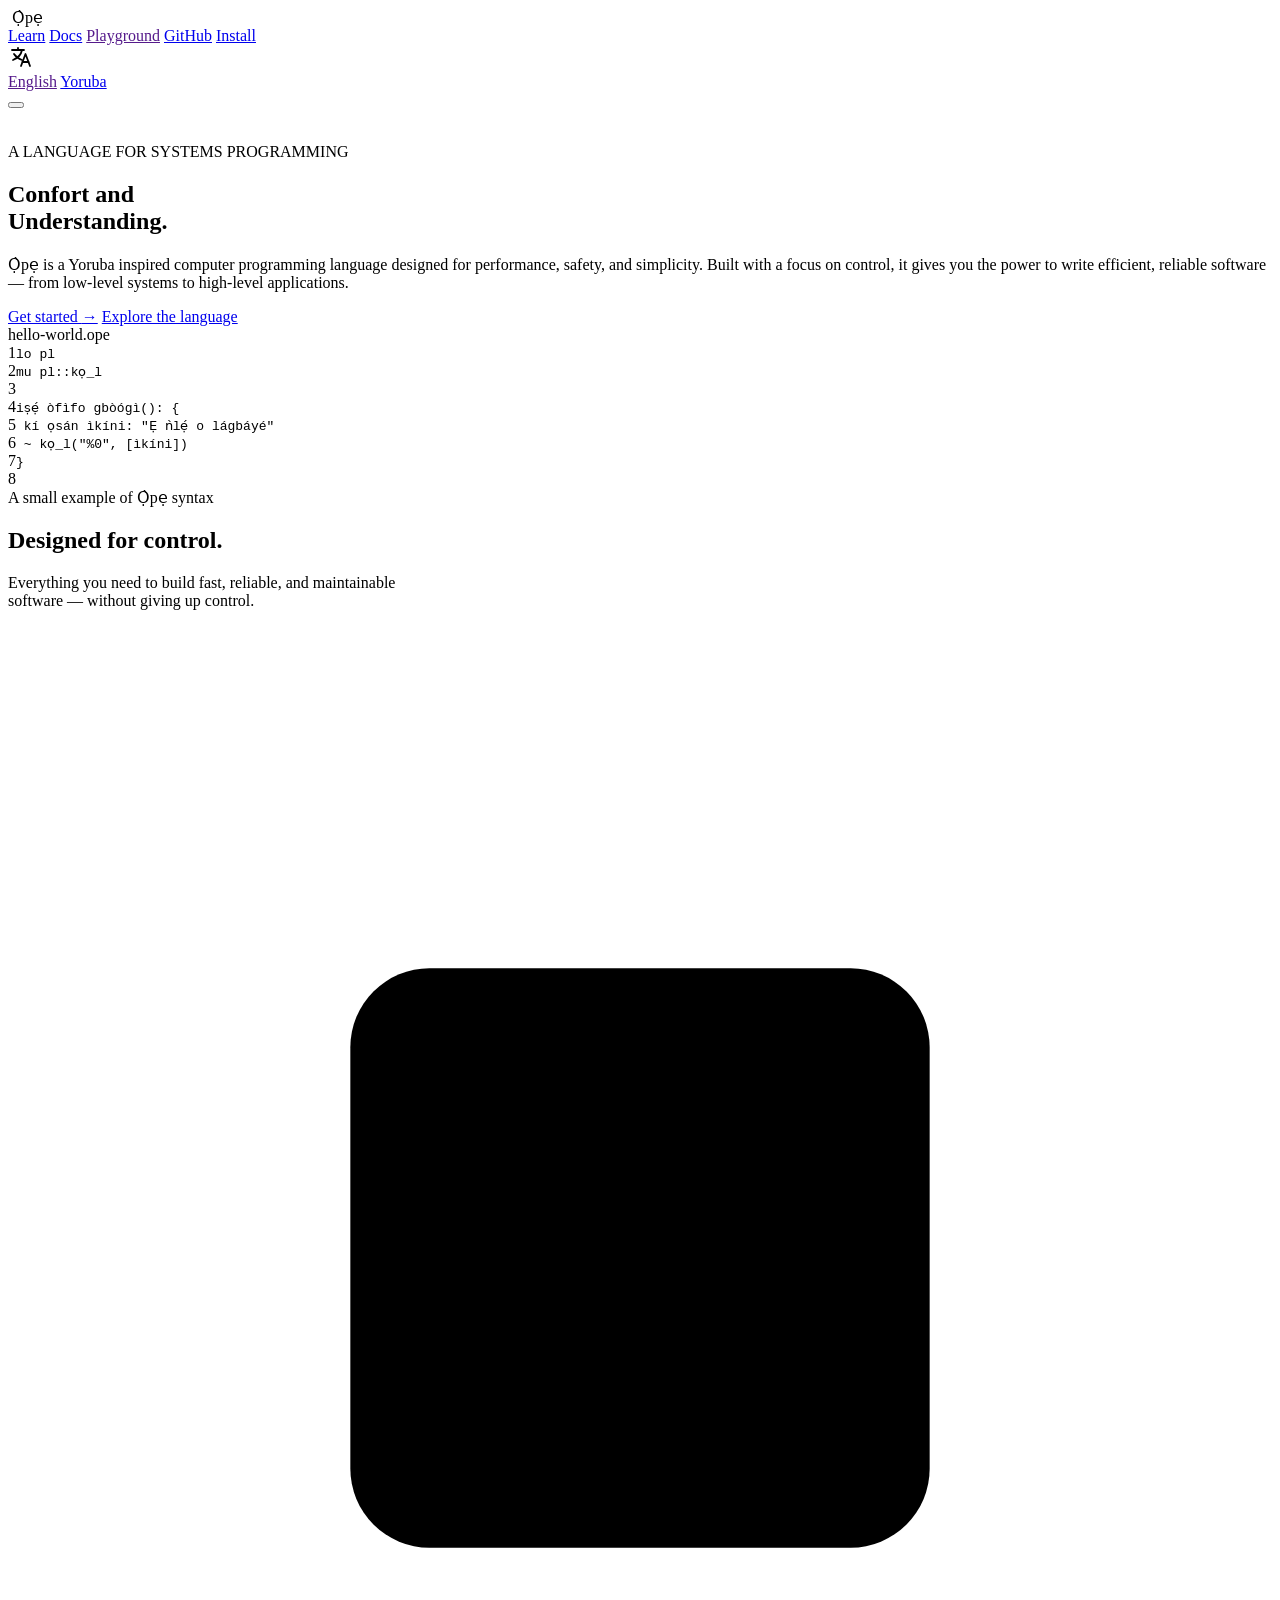
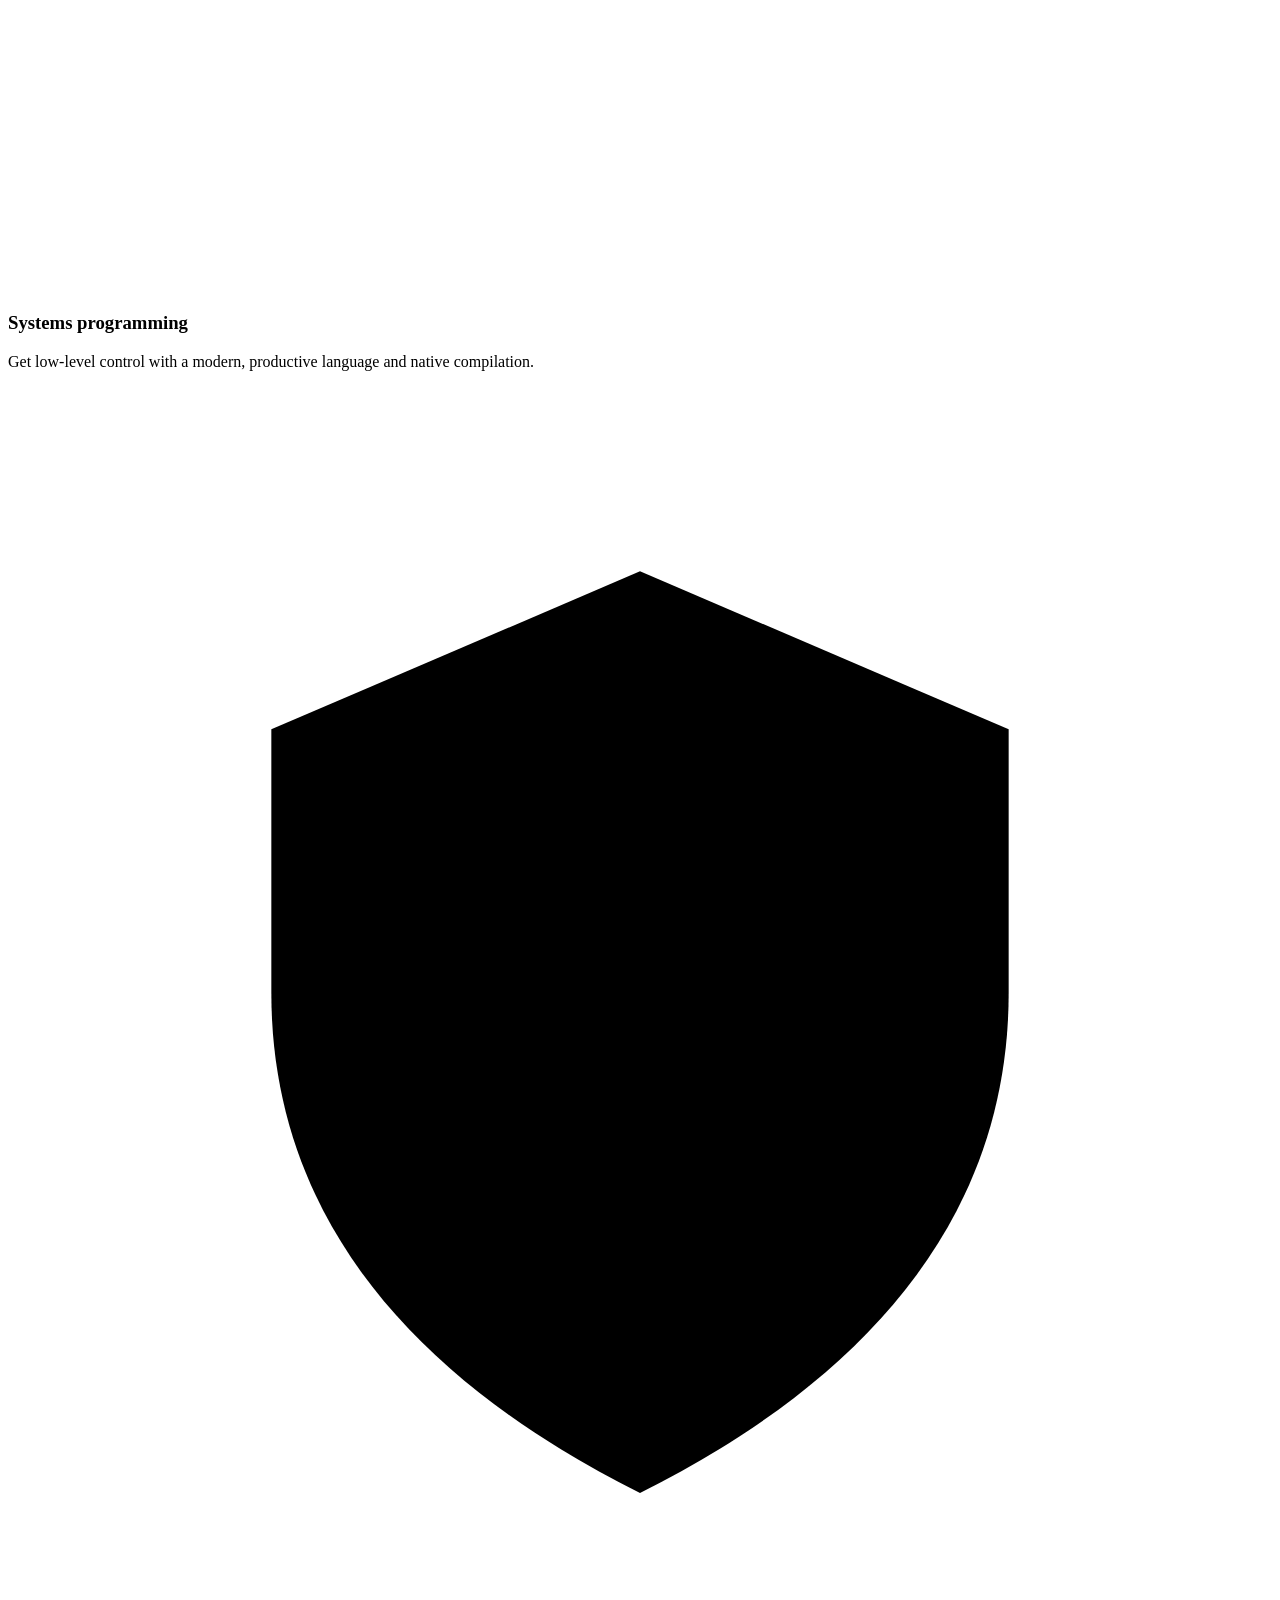
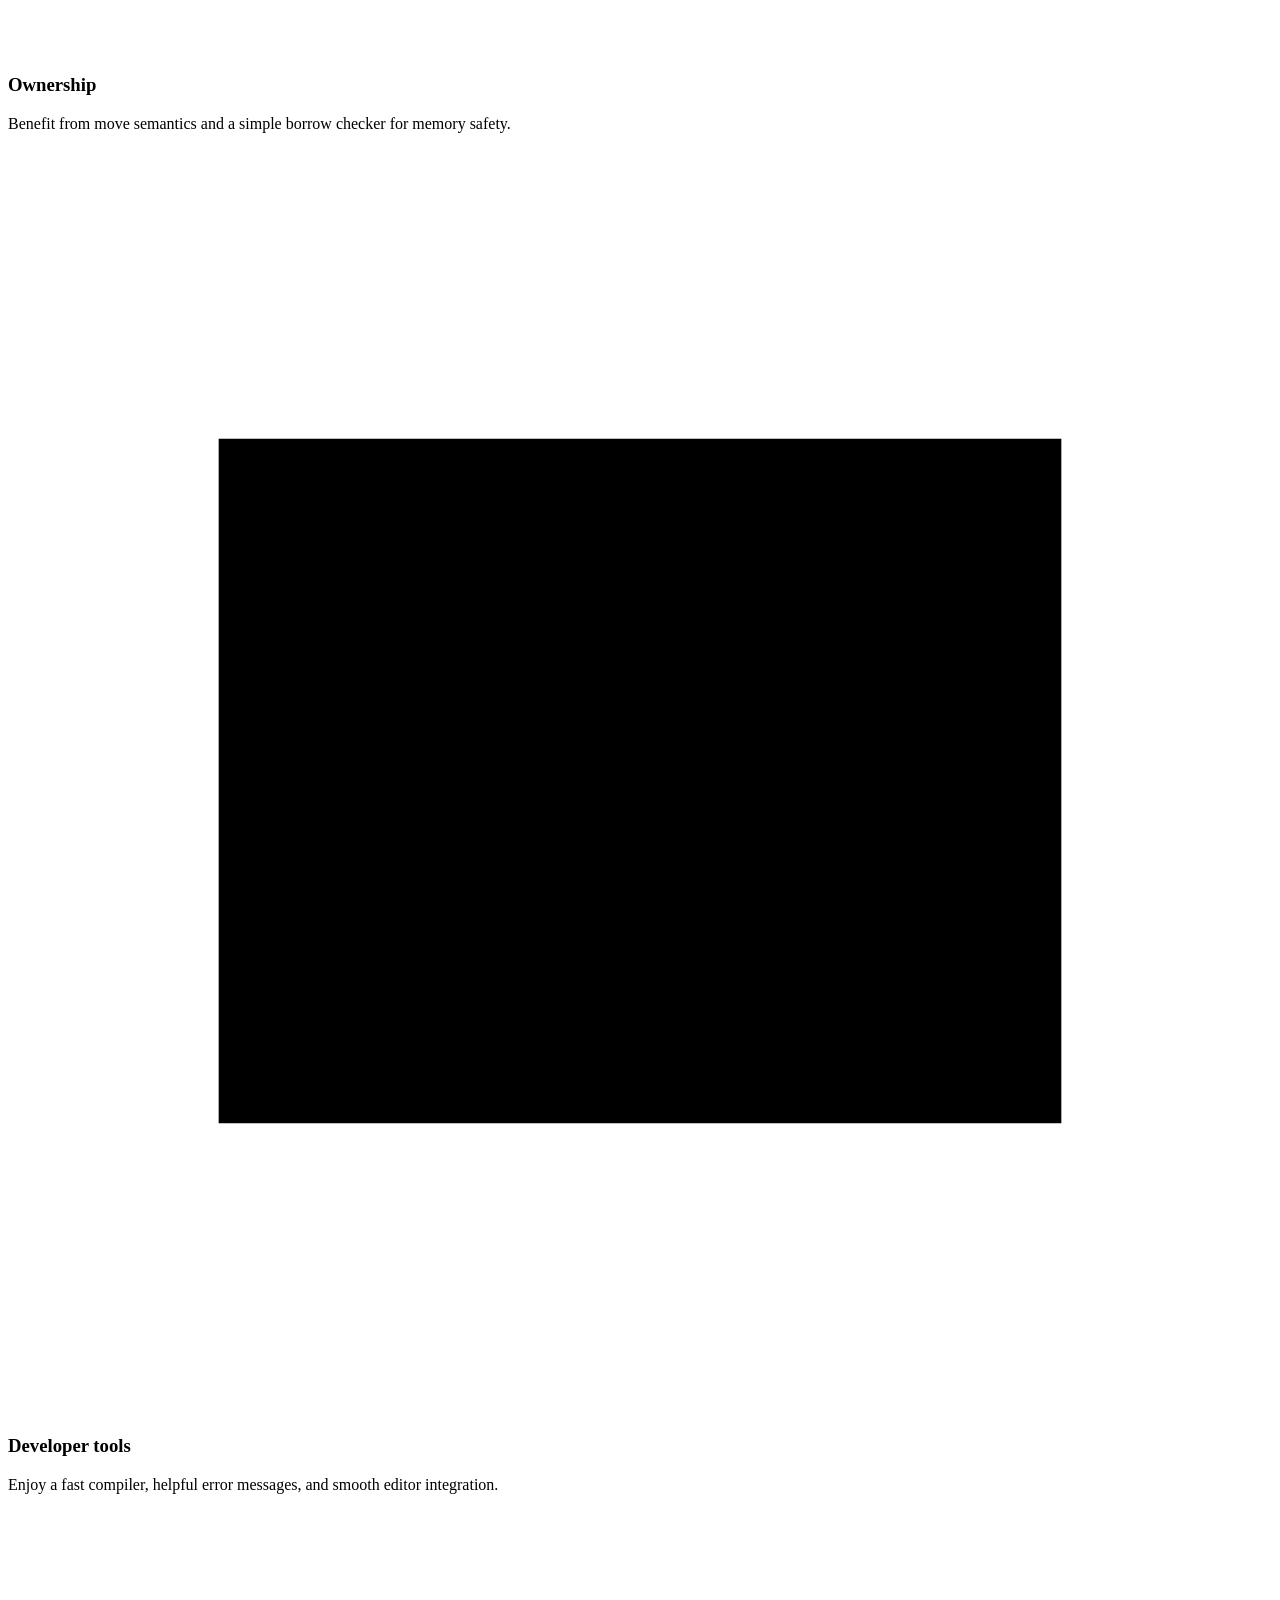
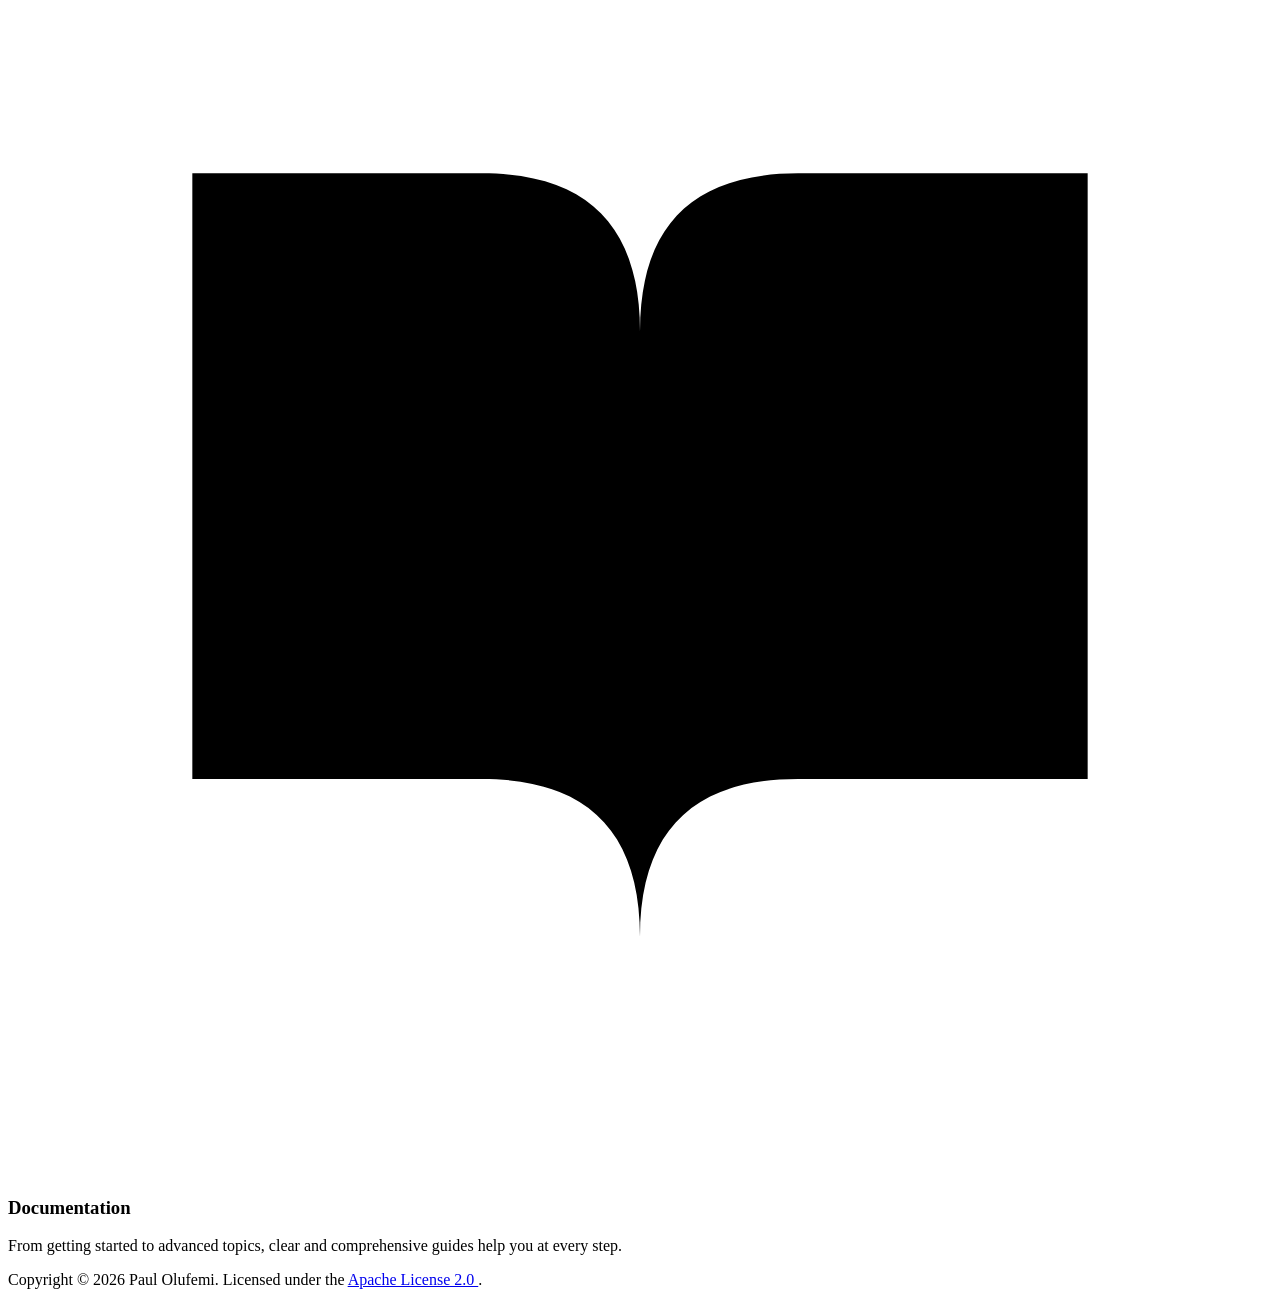
==== index.html @ 6a48a8c8 "..." ====
<!DOCTYPE html>
<html lang="en">

<head>
    <meta charset="UTF-8">
    <meta name="viewport" content="width=device-width, initial-scale=1.0">
    <meta name="theme-color" content="#0b1119">
    <meta name="google-site-verification" content="4NRjULDMydzld0uyVjGTyRGjWWARcaNo1uu3w5ctz9E" />
    <meta name="description" content="Ọ̀pẹ is a Yoruba programming language">
    <title>Ọ̀pẹ programming language</title>
    <link rel="icon" type="image/x-icon" href="./favicon.ico">
    <link rel="stylesheet" href="./styles/style.css">
</head>

<body>
    <header class="site-header">
        <nav class="navbar container" aria-label="Main navigation">
            <span class="brand">
                <img src="./assets/ope_logo.png" alt="" class="brand-logo">
                <span>Ọ̀pẹ</span>
            </span>
            <div class="nav-links-container" id="navigation">
                <div class="nav-links">
                    <a href="#features">Learn</a>
                    <a href="#docs">Docs</a>
                    <a href="">Playground</a>
                    <a href="https://github.com/ede-ope" target="_blank" rel="noreferrer">GitHub</a>
                    <a class="button button-small" href="#get-started">Install</a>
                    <div class="translation" aria-hidden="true">
                        <svg xmlns="http://www.w3.org/2000/svg" class="trans-svg" width="24" height="24" viewBox="0 0 24 24" fill="none" stroke="currentColor" stroke-width="1.8" stroke-linecap="round" stroke-linejoin="round">
                      <path d="M4 5h12M10 3v2"/>
                      <path d="M14 5c-1 5-4 8-9 10"/>
                      <path d="M6 9c2 3 5 5 8 6"/>
                      <path d="m13 21 4.5-12 4.5 12"/>
                      <path d="M14.5 17h6"/>
                    </svg>
                        <div class="supported-languages">
                            <a class="translate-to" href="">English</a>
                            <a class="translate-to" href="./index-yo.html">Yoruba</a>
                        </div>
                    </div>
                </div>
            </div>
            <button class="menu-toggle" id="menuToggle" aria-label="Open menu" aria-expanded="false" aria-controls="navigation">
              <span></span>
              <span></span>
              <span></span>
            </button>
        </nav>
    </header>

    <main>
        <section class="hero">
            <!-- <div class="hero-mark" aria-hidden="true"> -->
            <img src="./assets/ope_logo.png" alt="" class="hero-mark">
            <!-- <span class="hero-mark-inner"></span> -->
            <!-- </div> -->
            <div class="container hero-grid">
                <div class="hero-copy">
                    <p class="eyebrow">A LANGUAGE FOR SYSTEMS PROGRAMMING</p>
                    <h1>Confort and<br><span>Understanding.</span></h1>
                    <p class="hero-description">
                        Ọ̀pẹ is a Yoruba inspired computer programming language designed for performance, safety, and simplicity. Built with a focus on control, it gives you the power to write efficient, reliable software — from low-level systems to high-level applications.
                    </p>
                    <div class="hero-actions" id="get-started">
                        <a class="button" href="#docs">Get started <span aria-hidden="true">→</span></a>
                        <a class="button button-outline" href="#features">Explore the language</a>
                    </div>
                </div>

                <div class="code-window" aria-label="Example Ọ̀pẹ code">
                    <div class="window-bar">
                        <div class="window-dots" aria-hidden="true"><i></i><i></i><i></i></div>
                        <span class="filename">hello-world.ope</span>
                    </div>
                    <div class="code-content">
                        <div class="code-line"><span class="line-number">1</span><code><span class="syntax-keyword">lo</span> <span class="syntax-ident">pl</span></code></div>
                        <div class="code-line"><span class="line-number">2</span><code><span class="syntax-keyword">mu</span> <span class="syntax-ident">pl</span>::<span class="syntax-ident">kọ_l</span></code></div>
                        <div class="code-line blank"><span class="line-number">3</span><code></code></div>
                        <div class="code-line"><span class="line-number">4</span><code><span class="syntax-keyword">iṣẹ́</span> <span class="syntax-type">òfìfo</span> <span class="syntax-function">gbòógì</span>(): {</code></div>
                        <div class="code-line"><span class="line-number">5</span><code>    <span class="syntax-keyword">kí</span> <span class="syntax-type">ọsán</span> <span class="syntax-ident">ìkíni</span>: <span class="syntax-string">"Ẹ ǹlẹ́ o lágbáyé"</span></code></div>
                        <div class="code-line"><span class="line-number">6</span><code>    ~ <span class="syntax-function">kọ_l</span>(<span class="syntax-string">"%0"</span>, [<span class="syntax-ident">ìkíni</span>])</code></div>
                        <div class="code-line"><span class="line-number">7</span><code>}</code></div>
                        <div class="code-line blank"><span class="line-number">8</span><code></code></div>
                    </div>
                    <div class="code-caption">A small example of Ọ̀pẹ syntax</div>
                </div>
            </div>
        </section>

        <section class="features-section" id="features">
            <div class="container">
                <div class="section-heading">
                    <span class="heading-mark" aria-hidden="true"></span>
                    <h2>Designed for control.</h2>
                    <p>Everything you need to build fast, reliable, and maintainable<br class="desktop-break"> software — without giving up control.</p>
                </div>

                <div class="feature-grid">
                    <article class="feature-card">
                        <div class="feature-icon" aria-hidden="true">
                            <svg viewBox="0 0 48 48"><rect x="13" y="13" width="22" height="22" rx="3"/><path d="M19 19h10v10H19zM18 7v6m6-6v6m6-6v6M18 35v6m6-6v6m6-6v6M7 18h6m-6 6h6m-6 6h6m22-12h6m-6 6h6m-6 6h6"/></svg>
                        </div>
                        <div>
                            <h3>Systems programming</h3>
                            <p>Get low-level control with a modern, productive language and native compilation.</p>
                        </div>
                    </article>

                    <article class="feature-card">
                        <div class="feature-icon" aria-hidden="true">
                            <svg viewBox="0 0 48 48"><path d="M24 7 38 13v10c0 9-6 15-14 19C16 38 10 32 10 23V13z"/></svg>
                        </div>
                        <div>
                            <h3>Ownership</h3>
                            <p>Benefit from move semantics and a simple borrow checker for memory safety.</p>
                        </div>
                    </article>

                    <article class="feature-card">
                        <div class="feature-icon" aria-hidden="true">
                            <svg viewBox="0 0 48 48"><path d="M8 11h32v26H8zM15 20l5 4-5 4m10 1h8"/></svg>
                        </div>
                        <div>
                            <h3>Developer tools</h3>
                            <p>Enjoy a fast compiler, helpful error messages, and smooth editor integration.</p>
                        </div>
                    </article>

                    <article class="feature-card" id="docs">
                        <div class="feature-icon" aria-hidden="true">
                            <svg viewBox="0 0 48 48"><path d="M7 10h11c4 0 6 2 6 6v23c0-4-2-6-6-6H7zM41 10H30c-4 0-6 2-6 6v23c0-4 2-6 6-6h11z"/></svg>
                        </div>
                        <div>
                            <h3>Documentation</h3>
                            <p>From getting started to advanced topics, clear and comprehensive guides help you at every step.</p>
                        </div>
                    </article>
                </div>

                <footer class="site-footer">
                    <span></span>
                    <p>
                        Copyright &copy; 2026 Paul Olufemi. Licensed under the
                        <a href="https://www.apache.org/licenses/LICENSE-2.0">
            			Apache License 2.0
        			</a>.
                    </p>
                    <span></span>
                </footer>
            </div>
        </section>
    </main>
    <script src="scripts/script.js"></script>
</body>

</html>
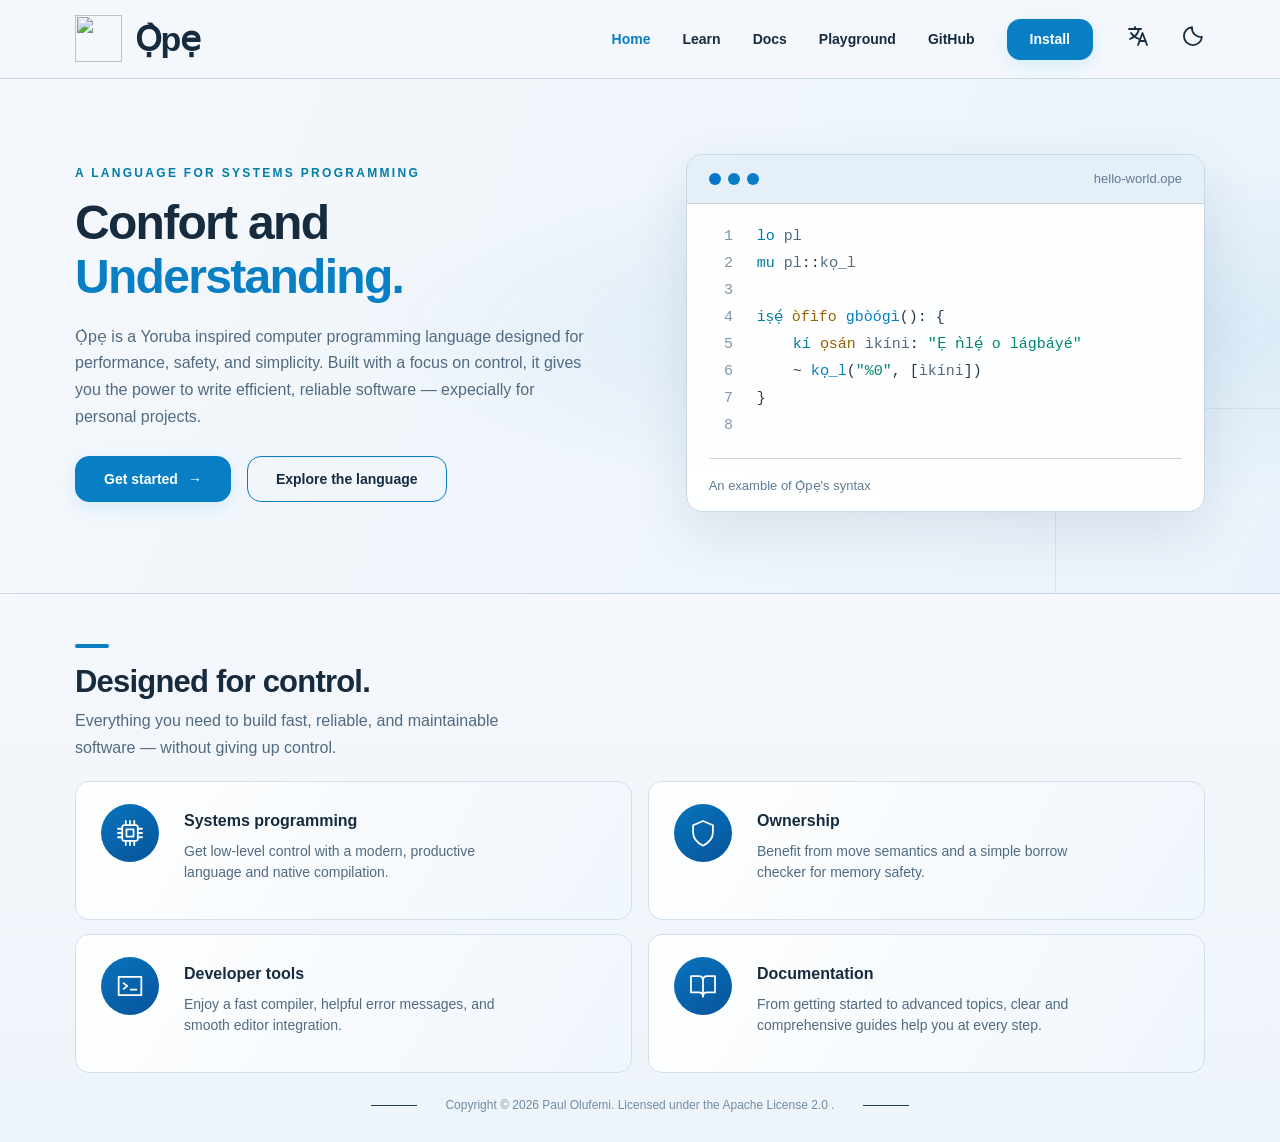
==== commit 21c8ba90: "rearranged project directory for multi language support, introduced light mode support as well" ====
--- a/index.html
+++ b/index.html
@@ -1,10 +1,11 @@
 <!DOCTYPE html>
-<html lang="en">
+<html lang="en" data-theme="light">
 
 <head>
     <meta charset="UTF-8">
     <meta name="viewport" content="width=device-width, initial-scale=1.0">
-    <meta name="theme-color" content="#0b1119">
+    <!-- <meta name="theme-color" content="#f8fafd"> -->
+    <!-- #0b1119 -->
     <meta name="google-site-verification" content="4NRjULDMydzld0uyVjGTyRGjWWARcaNo1uu3w5ctz9E" />
     <meta name="description" content="Ọ̀pẹ is a Yoruba programming language">
     <title>Ọ̀pẹ programming language</title>
@@ -20,7 +21,9 @@
                 <span>Ọ̀pẹ</span>
             </span>
             <div class="nav-links-container" id="navigation">
+                <div class="nav-links-back" id="navLinksBack"></div>
                 <div class="nav-links">
+                    <a href="" class="active">Home</a>
                     <a href="#features">Learn</a>
                     <a href="#docs">Docs</a>
                     <a href="">Playground</a>
@@ -28,16 +31,18 @@
                     <a class="button button-small" href="#get-started">Install</a>
                     <div class="translation" aria-hidden="true">
                         <svg xmlns="http://www.w3.org/2000/svg" class="trans-svg" width="24" height="24" viewBox="0 0 24 24" fill="none" stroke="currentColor" stroke-width="1.8" stroke-linecap="round" stroke-linejoin="round">
-                      <path d="M4 5h12M10 3v2"/>
-                      <path d="M14 5c-1 5-4 8-9 10"/>
-                      <path d="M6 9c2 3 5 5 8 6"/>
-                      <path d="m13 21 4.5-12 4.5 12"/>
-                      <path d="M14.5 17h6"/>
-                    </svg>
+                          <path d="M4 5h12M10 3v2"/>
+                          <path d="M14 5c-1 5-4 8-9 10"/>
+                          <path d="M6 9c2 3 5 5 8 6"/>
+                          <path d="m13 21 4.5-12 4.5 12"/>
+                          <path d="M14.5 17h6"/>
+                        </svg>
                         <div class="supported-languages">
                             <a class="translate-to" href="">English</a>
-                            <a class="translate-to" href="./index-yo.html">Yoruba</a>
+                            <a class="translate-to" href="./yo/index.html">Yoruba</a>
                         </div>
+                    </div>
+                    <div class="light" id="theme-toggle" aria-hidden="true">
                     </div>
                 </div>
             </div>
@@ -56,11 +61,12 @@
             <!-- <span class="hero-mark-inner"></span> -->
             <!-- </div> -->
             <div class="container hero-grid">
+
                 <div class="hero-copy">
                     <p class="eyebrow">A LANGUAGE FOR SYSTEMS PROGRAMMING</p>
                     <h1>Confort and<br><span>Understanding.</span></h1>
                     <p class="hero-description">
-                        Ọ̀pẹ is a Yoruba inspired computer programming language designed for performance, safety, and simplicity. Built with a focus on control, it gives you the power to write efficient, reliable software — from low-level systems to high-level applications.
+                        Ọ̀pẹ is a Yoruba inspired computer programming language designed for performance, safety, and simplicity. Built with a focus on control, it gives you the power to write efficient, reliable software — expecially for personal projects.
                     </p>
                     <div class="hero-actions" id="get-started">
                         <a class="button" href="#docs">Get started <span aria-hidden="true">→</span></a>
@@ -83,7 +89,7 @@
                         <div class="code-line"><span class="line-number">7</span><code>}</code></div>
                         <div class="code-line blank"><span class="line-number">8</span><code></code></div>
                     </div>
-                    <div class="code-caption">A small example of Ọ̀pẹ syntax</div>
+                    <div class="code-caption">An examble of Ọ̀pẹ's syntax</div>
                 </div>
             </div>
         </section>
--- a/styles/style.css
+++ b/styles/style.css
@@ -0,0 +1,772 @@
+/* Kúì landing page — palette based on the logo */
+
+:root {
+    color-scheme: dark;
+    --bg: #0b1119;
+    --bg-deep: #081019;
+    --panel: #0d1722;
+    --panel-hover: #101e2c;
+    --blue: #079af0;
+    --blue-deep: #07549a;
+    --button-dg: #168fe0;
+    --light-blue: #0bb8ff;
+    --site-header-bg: rgba(8, 16, 25, .94);
+    --site-header-border: rgba(83, 132, 169, .25);
+    --window-bar-border: rgba(67, 105, 137, .22);
+    --window-bar-bg: rgba(20, 34, 48, .7);
+    --code-win-border: #2b455d;
+    --code-win-bg: rgba(8, 16, 25, .91);
+    --code-win-shadow-col: rgba(0, 0, 0, .18);
+    --code-dot-blue: #0874c9;
+    --code-caption: #718ba5;
+    --code-caption-border: rgba(67, 105, 137, .42);
+    --code-ln-num: #526b84;
+    --syn-keyword: #64d9f6;
+    --syn-fn-ident: #08b9ff;
+    --syn-string: #43d9c0;
+    --syn-type: #B8860B;
+    --hero-radial: rgba(4, 83, 139, .15);
+    --hero-border-bottom: rgba(83, 132, 169, .25);
+    --hero-lin-grad1: #0b1119;
+    --hero-lin-grad2: #0a1420;
+    --hero-mark: rgba(7, 154, 240, .1);
+    --card-lin-grad1: rgba(14, 26, 38, .8);
+    --card-lin-grad2: rgba(11, 20, 30, .55);
+    --card-hover-border: rgba(7, 154, 240, .65);
+    --featr-sec-lin-grad1: #0b1119;
+    --featr-sec-lin-grad2: #0a121b;
+    --text: #f5f2ea;
+    --muted: #9bb4cd;
+    --border: #233b50;
+    --code-text: #dbe9f7;
+    --btn-outline-text: #fff;
+}
+
+:root[data-theme="light"] {
+    color-scheme: light;
+    --bg: #f5f8fc;
+    --bg-deep: #eaf1f8;
+    --panel: #ffffff;
+    --panel-hover: #edf5fc;
+    --blue: #087fc4;
+    --blue-deep: #07549a;
+    --button-dg: #0879bd;
+    --light-blue: #007da8;
+    --site-header-bg: rgba(245, 248, 252, .94);
+    --site-header-border: rgba(55, 112, 155, .22);
+    --window-bar-border: rgba(55, 91, 122, .18);
+    --window-bar-bg: rgba(225, 237, 247, .85);
+    --code-win-border: #c7d8e7;
+    --code-win-bg: rgba(255, 255, 255, .96);
+    --code-win-shadow-col: rgba(22, 52, 78, .10);
+    --code-dot-blue: #0874c9;
+    --code-caption: #627b93;
+    --code-caption-border: rgba(55, 91, 122, .25);
+    --code-ln-num: #8295a8;
+    --syn-keyword: #007b9e;
+    --syn-fn-ident: #007fc2;
+    --syn-string: #00866f;
+    --syn-type: #946200;
+    --hero-radial: rgba(4, 120, 190, .10);
+    --hero-border-bottom: rgba(55, 112, 155, .22);
+    --hero-lin-grad1: #f5f8fc;
+    --hero-lin-grad2: #eaf3fb;
+    --hero-mark: rgba(7, 127, 196, .07);
+    --card-lin-grad1: rgba(255, 255, 255, .96);
+    --card-lin-grad2: rgba(239, 246, 252, .92);
+    --card-hover-border: rgba(7, 127, 196, .55);
+    --featr-sec-lin-grad1: #f5f8fc;
+    --featr-sec-lin-grad2: #edf4fa;
+    --text: #172b3e;
+    --muted: #526a80;
+    --border: #d2e0ec;
+    --code-text: #24394d;
+    --btn-outline-text: #172b3e;
+}
+
+* {
+    box-sizing: border-box;
+}
+
+html {
+    scroll-behavior: smooth;
+}
+
+body {
+    margin: 0;
+    background: var(--bg);
+    color: var(--text);
+    font-family: Inter, "Segoe UI", Roboto, Helvetica, Arial, sans-serif;
+    line-height: 1.6;
+}
+
+a {
+    color: inherit;
+    text-decoration: none;
+}
+
+.container {
+    width: min(1130px, calc(100% - 64px));
+    margin-inline: auto;
+}
+
+.site-header {
+    position: relative;
+    z-index: 2;
+    border-bottom: 1px solid var(--site-header-border);
+    background: var(--site-header-bg);
+}
+
+.navbar {
+    min-height: 78px;
+    display: flex;
+    align-items: center;
+    justify-content: space-between;
+    gap: 28px;
+}
+
+.brand {
+    display: inline-flex;
+    align-items: center;
+    gap: 13px;
+    font-size: 34px;
+    font-weight: 750;
+    letter-spacing: -1.4px;
+}
+
+.brand-logo {
+    display: block;
+    width: 47px;
+    height: 47px;
+    object-fit: contain;
+}
+
+.nav-links {
+    position: relative;
+    display: flex;
+    align-items: center;
+    gap: 32px;
+    font-size: 14px;
+    font-weight: 550;
+}
+
+.nav-links>a:not(.button) {
+    transition: color 160ms ease;
+}
+
+.nav-links>a:not(.button):hover {
+    color: var(--blue);
+}
+
+.nav-links>.translation .trans-svg:not(.button) {
+    transition: color 160ms ease;
+}
+
+.nav-links>.translation .trans-svg:not(.button):hover {
+    color: var(--blue);
+}
+
+.nav-links>#theme-toggle .theme-svg:not(.button) {
+    transition: color 160ms ease;
+}
+
+.nav-links>#theme-toggle .theme-svg:not(.button):hover {
+    color: var(--blue);
+}
+
+.nav-links a.active {
+    color: var(--blue);
+}
+
+.button {
+    display: inline-flex;
+    align-items: center;
+    justify-content: center;
+    gap: 10px;
+    min-height: 46px;
+    padding: 0 28px;
+    border: 1px solid var(--blue);
+    border-radius: 14px;
+    background: var(--blue);
+    color: #fff;
+    font-weight: 650;
+    font-size: 14px;
+    box-shadow: 0 5px 18px rgba(7, 154, 240, .13);
+    transition: background 160ms ease, transform 160ms ease, box-shadow 160ms ease;
+}
+
+.button:hover {
+    background: var(--button-dg);
+    box-shadow: 0 7px 24px rgba(7, 154, 240, .24);
+    transform: translateY(-1px);
+}
+
+.button-small {
+    min-height: 41px;
+    padding-inline: 22px;
+    border-radius: 13px;
+}
+
+.button-outline {
+    color: var(--btn-outline-text);
+    background: transparent;
+    box-shadow: none;
+}
+
+.button-outline:hover {
+    background: rgba(7, 154, 240, .09);
+}
+
+.translation {
+    position: relative;
+    cursor: pointer;
+}
+
+.supported-languages {
+    position: absolute;
+    top: 25px;
+    left: 4px;
+    padding-top: 10px;
+    padding-bottom: 10px;
+    padding-left: 20px;
+    padding-right: 20px;
+    border-radius: 14px;
+    display: flex;
+    flex-direction: column;
+    gap: 10px;
+    background: rgba(7, 154, 240, 0.25);
+    backdrop-filter: blur(20px);
+    -webkit-backdrop-filter: blur(12px);
+    opacity: 0;
+    visibility: hidden;
+    transition: opacity 160ms ease, visibility 160ms ease;
+}
+
+.translation:hover .supported-languages {
+    opacity: 1;
+    visibility: visible;
+}
+
+.supported-languages>a:not(.button) {
+    transition: color 160ms ease;
+}
+
+.supported-languages>a:not(.button):hover {
+    color: var(--blue);
+}
+
+#theme-toggle {
+    position: relative;
+    cursor: pointer;
+}
+
+
+/* 
+#theme-toggle svg {
+    position: absolute;
+    left: 0px;
+    top: 0px;
+} */
+
+
+/* #theme-toggle.light #light-icon {
+    opacity: 0;
+    visibility: hidden;
+} */
+
+.menu-toggle {
+    opacity: 0;
+    visibility: hidden;
+    position: absolute;
+    width: 42px;
+    height: 42px;
+    padding: 10px;
+    display: flex;
+    flex-direction: column;
+    justify-content: center;
+    gap: 6px;
+    border: none;
+    background: transparent;
+}
+
+.menu-toggle span {
+    display: block;
+    width: 100%;
+    height: 2px;
+    background: var(--text);
+    border-radius: 2px;
+    transition: transform 0.3s ease, opacity 0.2s ease;
+    transform-origin: center;
+}
+
+.hero {
+    position: relative;
+    isolation: isolate;
+    overflow: hidden;
+    border-bottom: 1px solid var(--hero-border-bottom);
+    background: radial-gradient(ellipse at 79% 49%, var(--hero-radial), transparent 47%), linear-gradient(110deg, var(--hero-lin-grad1) 0%, var(--hero-lin-grad2) 100%);
+}
+
+.hero-grid {
+    min-height: 514px;
+    display: grid;
+    grid-template-columns: minmax(0, 1.04fr) minmax(420px, .96fr);
+    align-items: center;
+    gap: 48px;
+    padding-block: 66px 72px;
+}
+
+.hero-copy {
+    position: relative;
+    z-index: 1;
+}
+
+.eyebrow {
+    margin: 0 0 13px;
+    color: var(--light-blue);
+    font-size: 12px;
+    font-weight: 750;
+    letter-spacing: 2.3px;
+}
+
+h1 {
+    margin: 0;
+    max-width: 650px;
+    font-size: clamp(36px, 4vw, 48px);
+    line-height: 1.12;
+    letter-spacing: -1.7px;
+    font-weight: 760;
+}
+
+h1 span {
+    color: var(--blue);
+}
+
+.hero-description {
+    max-width: 510px;
+    margin: 20px 0 25px;
+    color: var(--muted);
+    font-size: 16px;
+    line-height: 1.68;
+}
+
+.hero-actions {
+    display: flex;
+    flex-wrap: wrap;
+    gap: 16px;
+}
+
+.hero-mark {
+    position: absolute;
+    z-index: -1;
+    width: 390px;
+    height: 390px;
+    right: -165px;
+    bottom: -205px;
+    opacity: .3;
+    /* transform: rotate(45deg); border: 70px solid transparent;
+  	border-right-color: var(--blue-deep); border-bottom-color: #086db8;*/
+    filter: drop-shadow(0 0 35px var(--hero-mark));
+}
+
+
+/* .hero-mark-inner {
+  display: block;
+  width: 180px;
+  height: 180px;
+  border: 30px solid rgba(7, 154, 240, 0.12);
+  border-radius: 12px;
+} */
+
+.code-window {
+    position: relative;
+    z-index: 1;
+    /* top: 20px; */
+    /* bottom: -px; */
+    overflow: hidden;
+    width: 100%;
+    border: 1px solid var(--code-win-border);
+    border-radius: 16px;
+    background: var(--code-win-bg);
+    box-shadow: 0 18px 55px var(--code-win-shadow-col);
+}
+
+.window-bar {
+    height: 49px;
+    display: flex;
+    align-items: center;
+    justify-content: space-between;
+    padding: 0 22px;
+    border-bottom: 1px solid var(--window-bar-border);
+    background: var(--window-bar-bg);
+}
+
+.window-dots {
+    display: flex;
+    gap: 7px;
+}
+
+.window-dots i {
+    display: block;
+    width: 12px;
+    height: 12px;
+    border-radius: 50%;
+    background: var(--blue);
+}
+
+.window-dots i:first-child {
+    background: var(--code-dot-blue);
+}
+
+.filename,
+.code-caption {
+    color: var(--code-caption);
+    font-size: 13px;
+}
+
+.code-content {
+    padding: 19px 22px 7px;
+    overflow-x: auto;
+}
+
+.code-line {
+    display: grid;
+    grid-template-columns: 40px max-content;
+    gap: 8px;
+    min-height: 27px;
+    font: 15px/1.8 "Cascadia Code", Consolas, "SFMono-Regular", monospace;
+    white-space: pre;
+}
+
+.line-number {
+    color: var(--code-ln-num);
+    text-align: center;
+    user-select: none;
+}
+
+.code-line {
+    color: var(--code-text);
+}
+
+.syntax-keyword {
+    color: var(--syn-keyword);
+}
+
+.syntax-function {
+    color: var(--syn-fn-ident);
+}
+
+.syntax-string {
+    color: var(--syn-string);
+}
+
+.syntax-type {
+    color: var(--syn-type);
+}
+
+.syntax-ident {
+    color: var(--muted);
+}
+
+.code-caption {
+    margin: 12px 22px 0;
+    padding: 17px 0 14px;
+    border-top: 1px solid var(--code-caption-border);
+}
+
+.features-section {
+    padding: 50px 0 27px;
+    background: linear-gradient(180deg, var(--featr-sec-lin-grad1), var(--featr-sec-lin-grad2));
+}
+
+.section-heading {
+    margin-bottom: 20px;
+}
+
+.heading-mark {
+    display: block;
+    width: 34px;
+    height: 4px;
+    margin-bottom: 15px;
+    border-radius: 99px;
+    background: var(--blue);
+}
+
+.section-heading h2 {
+    margin: 0 0 5px;
+    font-size: 31px;
+    line-height: 1.25;
+    letter-spacing: -.8px;
+}
+
+.section-heading p {
+    margin: 0;
+    color: var(--muted);
+    font-size: 16px;
+    line-height: 1.7;
+}
+
+.feature-grid {
+    display: grid;
+    grid-template-columns: repeat(2, minmax(0, 1fr));
+    gap: 14px 16px;
+}
+
+.feature-card {
+    display: flex;
+    align-items: flex-start;
+    gap: 25px;
+    min-height: 139px;
+    padding: 22px 25px;
+    cursor: default;
+    border: 1px solid var(--border);
+    border-radius: 14px;
+    background: linear-gradient(120deg, var(--card-lin-grad1), var(--card-lin-grad2));
+    transition: border-color 160ms ease, background 160ms ease, transform 160ms ease;
+}
+
+.feature-card:hover {
+    transform: translateY(-2px);
+    border-color: var(--card-hover-border);
+    background: var(--panel-hover);
+}
+
+.feature-icon {
+    flex: 0 0 58px;
+    width: 58px;
+    height: 58px;
+    display: grid;
+    place-items: center;
+    border-radius: 50%;
+    background: linear-gradient(145deg, #0874bd, #07549a);
+    color: white;
+}
+
+.feature-icon svg {
+    width: 34px;
+    height: 34px;
+    fill: none;
+    stroke: currentColor;
+    stroke-width: 2.5;
+    stroke-linecap: round;
+    stroke-linejoin: round;
+}
+
+.feature-card h3 {
+    margin: 4px 0 7px;
+    font-size: 16px;
+    font-weight: 700;
+}
+
+.feature-card p {
+    max-width: 330px;
+    margin: 0;
+    color: var(--muted);
+    font-size: 14px;
+    line-height: 1.55;
+}
+
+.site-footer {
+    display: flex;
+    align-items: center;
+    justify-content: center;
+    gap: 28px;
+    padding-top: 23px;
+    color: #718ba5;
+    font-size: 12px;
+}
+
+.site-footer span {
+    width: 46px;
+    height: 1px;
+    background: #263c50;
+}
+
+.site-footer p {
+    margin: 0;
+}
+
+@media (max-width: 900px) {
+    .menu-toggle {
+        opacity: 1;
+        visibility: visible;
+        position: inherit;
+        cursor: pointer;
+        z-index: 200;
+    }
+    .menu-toggle.active {
+        position: fixed;
+        right: 20px;
+    }
+    /* Top line becomes the upper half of × */
+    .menu-toggle.active span:nth-child(1) {
+        transform: translateY(8px) rotate(45deg);
+    }
+    /* Middle line disappears */
+    .menu-toggle.active span:nth-child(2) {
+        opacity: 0;
+    }
+    /* Bottom line becomes the lower half of × */
+    .menu-toggle.active span:nth-child(3) {
+        transform: translateY(-8px) rotate(-45deg);
+    }
+    .nav-links-container.active {
+        opacity: 1;
+        visibility: visible;
+    }
+    .nav-links-container {
+        opacity: 0;
+        visibility: hidden;
+        background-color: transparent;
+        position: fixed;
+        display: flex;
+        flex-direction: row;
+        top: 0px;
+        left: 0px;
+        right: 0px;
+        bottom: 0px;
+    }
+    .nav-links-back {
+        position: absolute;
+        height: 100%;
+        width: 100%;
+        margin-right: 50%;
+        background-color: transparent;
+    }
+    .nav-links {
+        /* opacity: 0;
+        visibility: hidden; */
+        position: absolute;
+        display: flex;
+        flex-direction: column;
+        align-items: self-start;
+        height: 100%;
+        width: 100%;
+        margin-left: 50%;
+        padding-top: 50px;
+        padding-left: 30px;
+        background-color: var(--border);
+    }
+    .container {
+        width: min(calc(100% - 44px), 700px);
+    }
+    .hero-grid {
+        grid-template-columns: 1fr;
+        gap: 36px;
+        padding-block: 55px;
+    }
+    .hero-description {
+        max-width: 650px;
+    }
+    .code-window {
+        max-width: 650px;
+    }
+    .hero-mark {
+        right: -245px;
+        bottom: -110px;
+    }
+}
+
+@media (max-width: 620px) {
+    .container {
+        width: calc(100% - 36px);
+    }
+    /* .navbar {
+        align-items: flex-start;
+        flex-direction: column;
+        gap: 12px;
+        padding-block: 12px 15px;
+    } */
+    .brand {
+        font-size: 28px;
+    }
+    .brand-logo {
+        width: 38px;
+        height: 38px;
+    }
+    .nav-links-back {
+        margin-right: 70%;
+    }
+    .nav-links {
+        font-size: 13px;
+        margin-left: 30%;
+    }
+    .button-small {
+        min-height: 35px;
+        padding-inline: 13px;
+        border-radius: 10px;
+    }
+    .hero-grid {
+        padding-block: 43px;
+    }
+    .eyebrow {
+        font-size: 10px;
+        letter-spacing: 1.6px;
+    }
+    h1 {
+        font-size: clamp(33px, 9vw, 43px);
+        letter-spacing: -1.2px;
+    }
+    .hero-description {
+        font-size: 15px;
+    }
+    .hero-actions {
+        gap: 10px;
+    }
+    .hero-actions .button {
+        min-height: 43px;
+        padding-inline: 17px;
+        font-size: 13px;
+    }
+    .window-bar {
+        padding-inline: 14px;
+    }
+    .code-content {
+        padding-inline: 10px;
+    }
+    .code-line {
+        grid-template-columns: 25px max-content;
+        gap: 5px;
+        font-size: 12px;
+    }
+    .code-caption {
+        margin-inline: 14px;
+    }
+    .features-section {
+        padding-top: 38px;
+    }
+    .section-heading h2 {
+        font-size: 27px;
+    }
+    .section-heading p {
+        font-size: 15px;
+    }
+    .desktop-break {
+        display: none;
+    }
+    .feature-grid {
+        grid-template-columns: 1fr;
+        gap: 12px;
+    }
+    .feature-card {
+        min-height: auto;
+        gap: 16px;
+        padding: 19px 16px;
+    }
+    .feature-icon {
+        flex-basis: 48px;
+        width: 48px;
+        height: 48px;
+    }
+    .feature-icon svg {
+        width: 29px;
+        height: 29px;
+    }
+    .site-footer {
+        gap: 12px;
+        font-size: 10px;
+    }
+    .site-footer span {
+        width: 20px;
+    }
+}
